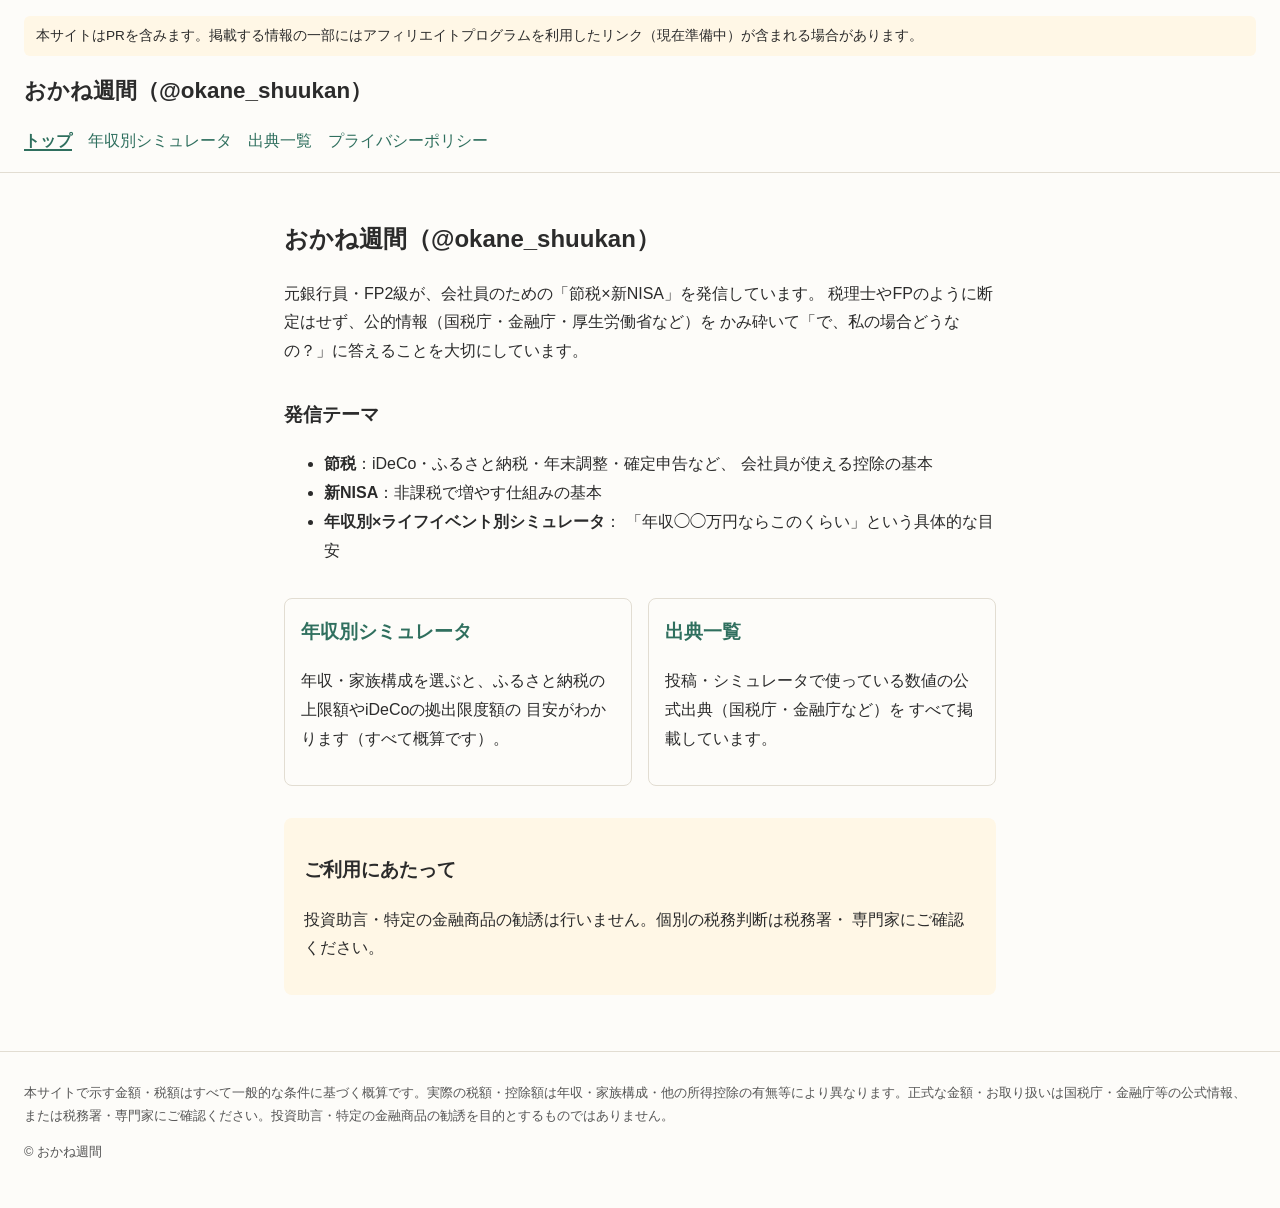
==== index.html @ e0138ebd "Initial commit: おかね週間 site" ====
<!DOCTYPE html>
<html lang="ja">
<head>
<meta charset="UTF-8">
<meta name="viewport" content="width=device-width, initial-scale=1.0">
<title>おかね週間 — 節税×新NISAのわかりやすい解説｜おかね週間</title>
<link rel="stylesheet" href="css/style.css">
</head>
<body>
<header class="site-header">
  <p class="pr-banner">本サイトはPRを含みます。掲載する情報の一部にはアフィリエイトプログラムを利用したリンク（現在準備中）が含まれる場合があります。</p>
  <h1><a href="index.html">おかね週間（@okane_shuukan）</a></h1>
  <nav>
    <ul>
      <li><a href="index.html" class="active">トップ</a></li>
      <li><a href="simulator.html">年収別シミュレータ</a></li>
      <li><a href="sources.html">出典一覧</a></li>
      <li><a href="privacy.html">プライバシーポリシー</a></li>
    </ul>
  </nav>
</header>
<main>
  <section class="hero">
    <h2>おかね週間（@okane_shuukan）</h2>
    <p>元銀行員・FP2級が、会社員のための「節税×新NISA」を発信しています。
    税理士やFPのように断定はせず、公的情報（国税庁・金融庁・厚生労働省など）を
    かみ砕いて「で、私の場合どうなの？」に答えることを大切にしています。</p>
  </section>

  <section class="features">
    <h3>発信テーマ</h3>
    <ul>
      <li><strong>節税</strong>：iDeCo・ふるさと納税・年末調整・確定申告など、
        会社員が使える控除の基本</li>
      <li><strong>新NISA</strong>：非課税で増やす仕組みの基本</li>
      <li><strong>年収別×ライフイベント別シミュレータ</strong>：
        「年収◯◯万円ならこのくらい」という具体的な目安</li>
    </ul>
  </section>

  <section class="cards">
    <a class="card" href="simulator.html">
      <h3>年収別シミュレータ</h3>
      <p>年収・家族構成を選ぶと、ふるさと納税の上限額やiDeCoの拠出限度額の
      目安がわかります（すべて概算です）。</p>
    </a>
    <a class="card" href="sources.html">
      <h3>出典一覧</h3>
      <p>投稿・シミュレータで使っている数値の公式出典（国税庁・金融庁など）を
      すべて掲載しています。</p>
    </a>
  </section>

  <section class="notice">
    <h3>ご利用にあたって</h3>
    <p>投資助言・特定の金融商品の勧誘は行いません。個別の税務判断は税務署・
    専門家にご確認ください。</p>
  </section>

</main>
<footer class="site-footer">
  <p class="disclaimer">本サイトで示す金額・税額はすべて一般的な条件に基づく概算です。実際の税額・控除額は年収・家族構成・他の所得控除の有無等により異なります。正式な金額・お取り扱いは国税庁・金融庁等の公式情報、または税務署・専門家にご確認ください。投資助言・特定の金融商品の勧誘を目的とするものではありません。</p>
  <p class="copyright">&copy; おかね週間</p>
</footer>
</body>
</html>
---- css/style.css ----
:root {
  --color-text: #2b2b2b;
  --color-bg: #fdfcf9;
  --color-accent: #2f6f5e;
  --color-border: #e2ddd2;
  --color-notice-bg: #fff7e6;
}

* {
  box-sizing: border-box;
}

body {
  margin: 0;
  font-family: "Hiragino Sans", "Yu Gothic", "Noto Sans JP", sans-serif;
  color: var(--color-text);
  background: var(--color-bg);
  line-height: 1.8;
}

a {
  color: var(--color-accent);
}

.site-header {
  border-bottom: 1px solid var(--color-border);
  padding: 0.5rem 1.5rem 1rem;
}

.pr-banner {
  background: var(--color-notice-bg);
  padding: 0.5rem 0.75rem;
  border-radius: 6px;
  font-size: 0.85rem;
  margin: 0.5rem 0;
}

.site-header h1 {
  font-size: 1.4rem;
}

.site-header h1 a {
  text-decoration: none;
  color: var(--color-text);
}

nav ul {
  list-style: none;
  display: flex;
  flex-wrap: wrap;
  gap: 1rem;
  padding: 0;
  margin: 0.5rem 0 0;
}

nav a {
  text-decoration: none;
}

nav a.active {
  font-weight: bold;
  border-bottom: 2px solid var(--color-accent);
}

main {
  max-width: 760px;
  margin: 0 auto;
  padding: 1.5rem;
}

.hero, .features, .cards, .notice, .sources, .simulator, .privacy {
  margin-bottom: 2rem;
}

.cards {
  display: flex;
  flex-wrap: wrap;
  gap: 1rem;
}

.card {
  display: block;
  flex: 1 1 260px;
  border: 1px solid var(--color-border);
  border-radius: 8px;
  padding: 1rem;
  text-decoration: none;
  color: var(--color-text);
}

.card h3 {
  margin-top: 0;
  color: var(--color-accent);
}

.notice {
  background: var(--color-notice-bg);
  border-radius: 8px;
  padding: 1rem 1.25rem;
}

table.sources-table {
  width: 100%;
  border-collapse: collapse;
}

.sources-table th, .sources-table td {
  border: 1px solid var(--color-border);
  padding: 0.5rem 0.75rem;
  text-align: left;
  font-size: 0.9rem;
  word-break: break-all;
}

form#sim-form {
  display: grid;
  gap: 0.5rem 1rem;
  grid-template-columns: max-content 1fr;
  align-items: center;
  max-width: 480px;
  margin: 1rem 0;
}

#sim-result {
  border: 1px solid var(--color-border);
  border-radius: 8px;
  padding: 1rem 1.25rem;
  margin-top: 1rem;
}

#sim-result dl {
  display: grid;
  grid-template-columns: max-content 1fr;
  gap: 0.25rem 1rem;
}

#sim-result dt {
  font-weight: bold;
}

.affiliate-pending {
  margin-top: 1.5rem;
}

.affiliate-list li {
  color: #777;
}

.affiliate-note {
  font-size: 0.85rem;
  color: #777;
}

.site-footer {
  border-top: 1px solid var(--color-border);
  padding: 1rem 1.5rem 2rem;
  font-size: 0.8rem;
  color: #555;
}
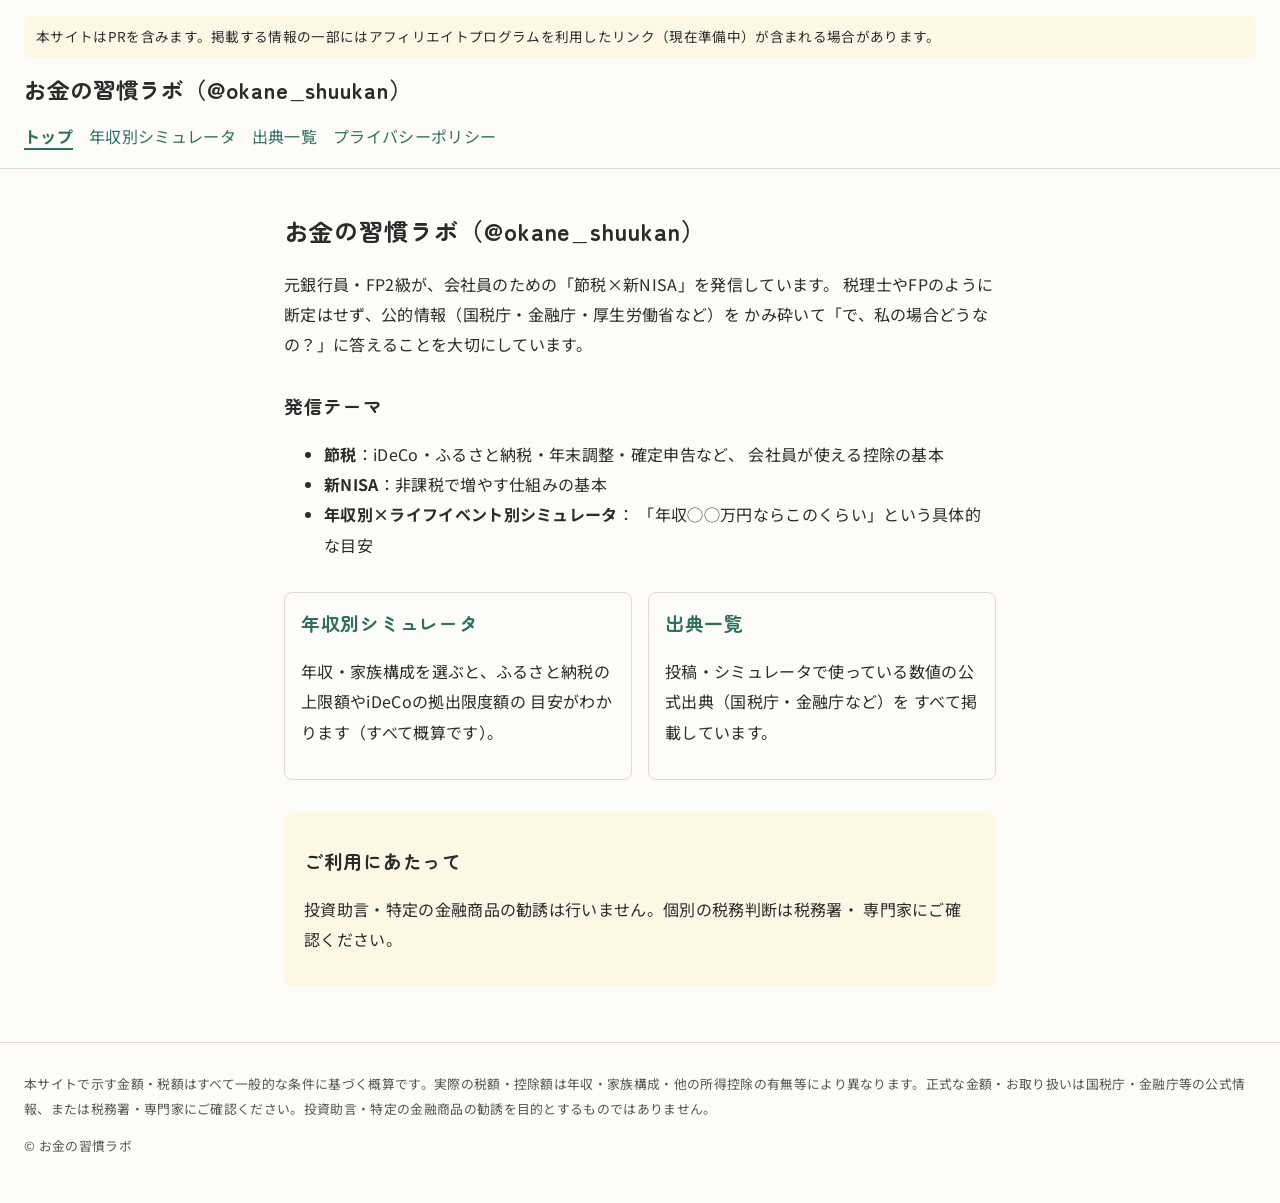
==== commit 66fdf623: "サイト名の誤変換を修正しGoogle Fontsを導入 「おかね週間」は誤変換のため正式ブランド名「お金の習慣ラボ」に修正。 本文はNoto Sans JP、見出し・サイト名はZen Maru Got" ====
--- a/index.html
+++ b/index.html
@@ -3,13 +3,13 @@
 <head>
 <meta charset="UTF-8">
 <meta name="viewport" content="width=device-width, initial-scale=1.0">
-<title>おかね週間 — 節税×新NISAのわかりやすい解説｜おかね週間</title>
+<title>お金の習慣ラボ — 節税×新NISAのわかりやすい解説｜お金の習慣ラボ</title>
 <link rel="stylesheet" href="css/style.css">
 </head>
 <body>
 <header class="site-header">
   <p class="pr-banner">本サイトはPRを含みます。掲載する情報の一部にはアフィリエイトプログラムを利用したリンク（現在準備中）が含まれる場合があります。</p>
-  <h1><a href="index.html">おかね週間（@okane_shuukan）</a></h1>
+  <h1><a href="index.html">お金の習慣ラボ（@okane_shuukan）</a></h1>
   <nav>
     <ul>
       <li><a href="index.html" class="active">トップ</a></li>
@@ -21,7 +21,7 @@
 </header>
 <main>
   <section class="hero">
-    <h2>おかね週間（@okane_shuukan）</h2>
+    <h2>お金の習慣ラボ（@okane_shuukan）</h2>
     <p>元銀行員・FP2級が、会社員のための「節税×新NISA」を発信しています。
     税理士やFPのように断定はせず、公的情報（国税庁・金融庁・厚生労働省など）を
     かみ砕いて「で、私の場合どうなの？」に答えることを大切にしています。</p>
@@ -60,7 +60,7 @@
 </main>
 <footer class="site-footer">
   <p class="disclaimer">本サイトで示す金額・税額はすべて一般的な条件に基づく概算です。実際の税額・控除額は年収・家族構成・他の所得控除の有無等により異なります。正式な金額・お取り扱いは国税庁・金融庁等の公式情報、または税務署・専門家にご確認ください。投資助言・特定の金融商品の勧誘を目的とするものではありません。</p>
-  <p class="copyright">&copy; おかね週間</p>
+  <p class="copyright">&copy; お金の習慣ラボ</p>
 </footer>
 </body>
 </html>
--- a/css/style.css
+++ b/css/style.css
@@ -1,9 +1,13 @@
+@import url('https://fonts.googleapis.com/css2?family=Noto+Sans+JP:wght@400;500;700&family=Zen+Maru+Gothic:wght@400;500;700&display=swap');
+
 :root {
   --color-text: #2b2b2b;
   --color-bg: #fdfcf9;
   --color-accent: #2f6f5e;
   --color-border: #e2ddd2;
   --color-notice-bg: #fff7e6;
+  --font-body: "Noto Sans JP", "Hiragino Sans", "Yu Gothic", sans-serif;
+  --font-heading: "Zen Maru Gothic", "Hiragino Maru Gothic ProN", "Yu Gothic", sans-serif;
 }
 
 * {
@@ -12,10 +16,17 @@
 
 body {
   margin: 0;
-  font-family: "Hiragino Sans", "Yu Gothic", "Noto Sans JP", sans-serif;
+  font-family: var(--font-body);
   color: var(--color-text);
   background: var(--color-bg);
-  line-height: 1.8;
+  line-height: 1.9;
+  letter-spacing: 0.02em;
+}
+
+h1, h2, h3 {
+  font-family: var(--font-heading);
+  letter-spacing: 0.04em;
+  line-height: 1.5;
 }
 
 a {
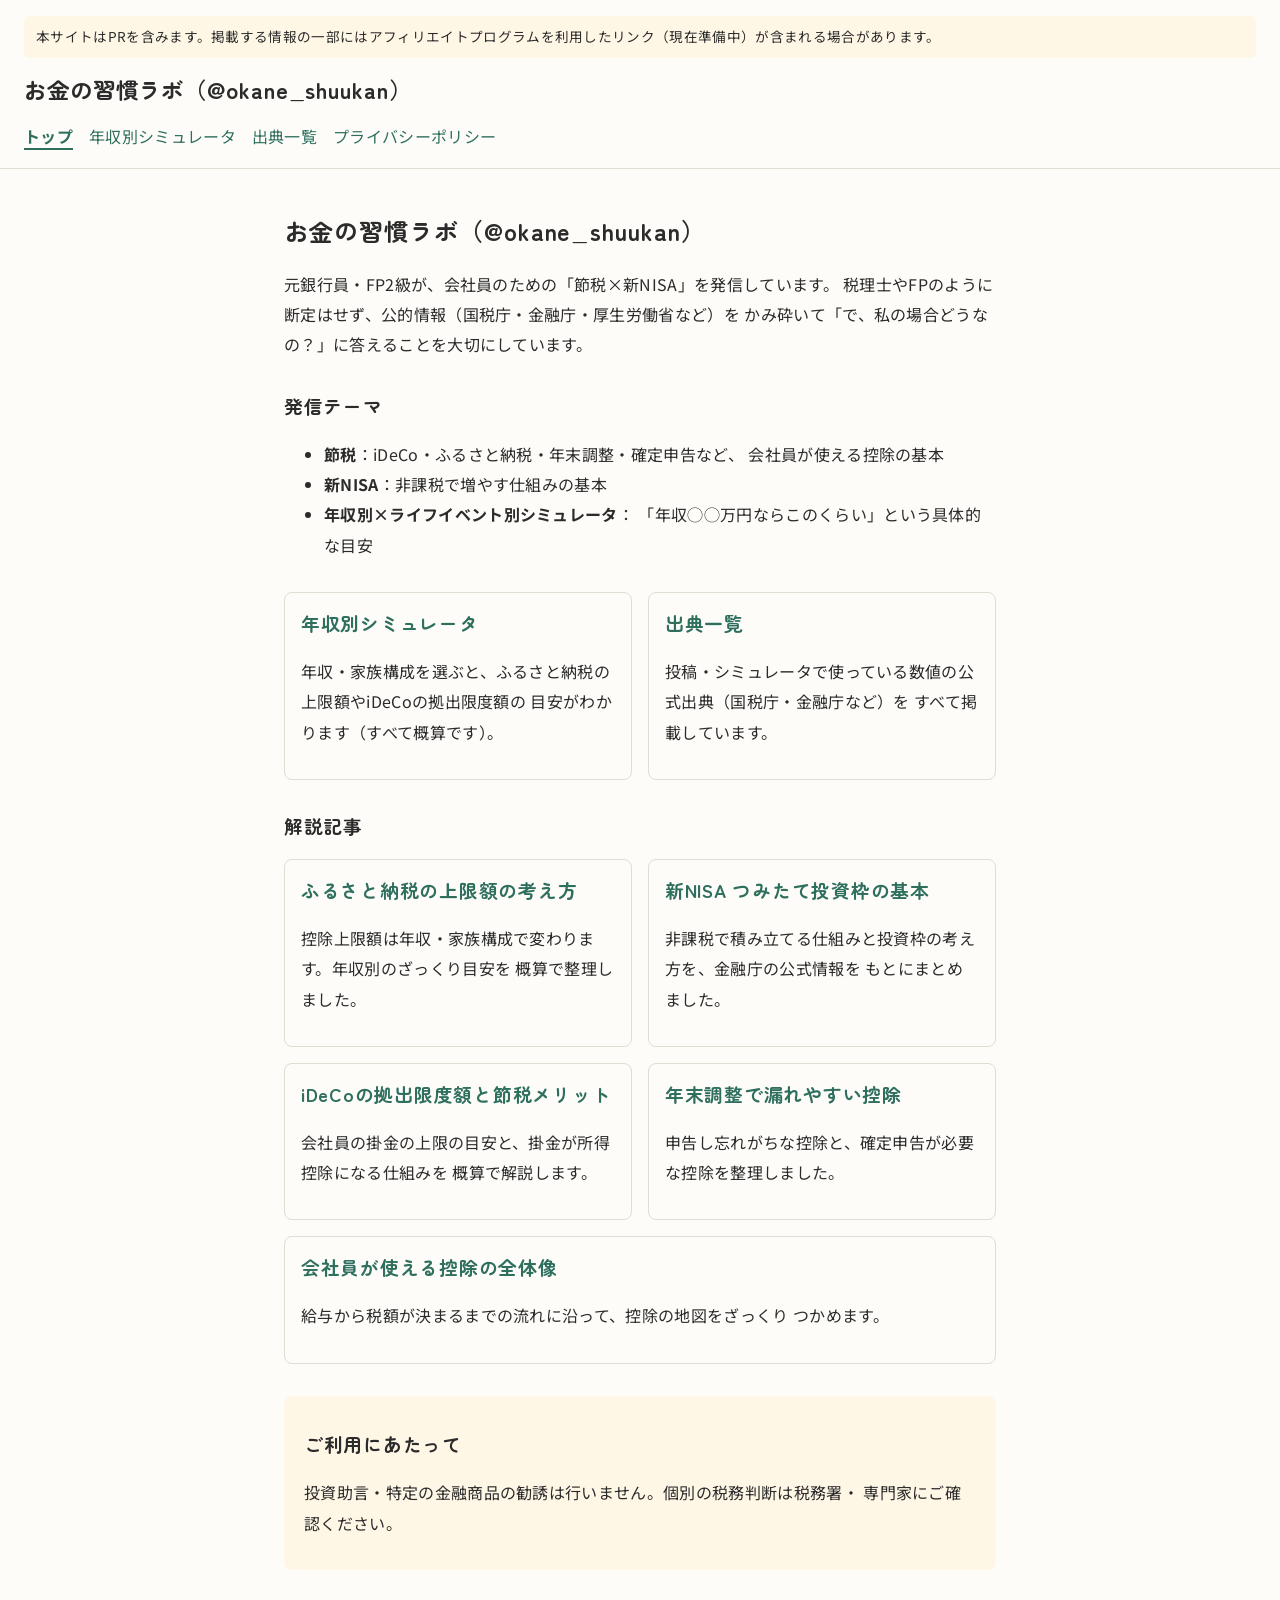
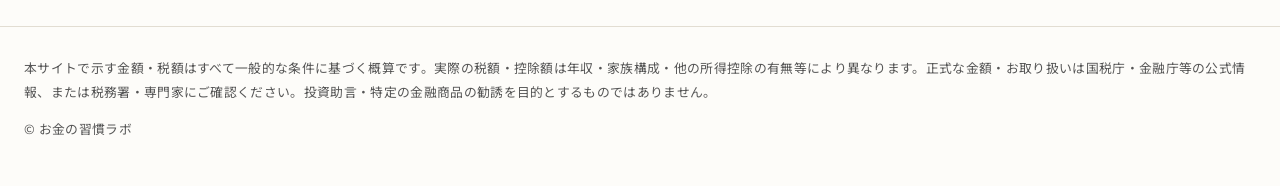
==== commit b7cf66c2: "Add 5 explanatory articles (tax/NISA/iDeCo) with official sources and disclaimers Co-Authored-By: Cl" ====
--- a/index.html
+++ b/index.html
@@ -51,6 +51,36 @@
     </a>
   </section>
 
+  <section class="articles">
+    <h3>解説記事</h3>
+    <div class="cards">
+      <a class="card" href="articles/furusato-nozei-limit.html">
+        <h3>ふるさと納税の上限額の考え方</h3>
+        <p>控除上限額は年収・家族構成で変わります。年収別のざっくり目安を
+        概算で整理しました。</p>
+      </a>
+      <a class="card" href="articles/nisa-tsumitate-basics.html">
+        <h3>新NISA つみたて投資枠の基本</h3>
+        <p>非課税で積み立てる仕組みと投資枠の考え方を、金融庁の公式情報を
+        もとにまとめました。</p>
+      </a>
+      <a class="card" href="articles/ideco-limit-tax.html">
+        <h3>iDeCoの拠出限度額と節税メリット</h3>
+        <p>会社員の掛金の上限の目安と、掛金が所得控除になる仕組みを
+        概算で解説します。</p>
+      </a>
+      <a class="card" href="articles/year-end-adjustment-deductions.html">
+        <h3>年末調整で漏れやすい控除</h3>
+        <p>申告し忘れがちな控除と、確定申告が必要な控除を整理しました。</p>
+      </a>
+      <a class="card" href="articles/control-taxes-overview.html">
+        <h3>会社員が使える控除の全体像</h3>
+        <p>給与から税額が決まるまでの流れに沿って、控除の地図をざっくり
+        つかめます。</p>
+      </a>
+    </div>
+  </section>
+
   <section class="notice">
     <h3>ご利用にあたって</h3>
     <p>投資助言・特定の金融商品の勧誘は行いません。個別の税務判断は税務署・
--- a/css/style.css
+++ b/css/style.css
@@ -79,8 +79,13 @@
   padding: 1.5rem;
 }
 
-.hero, .features, .cards, .notice, .sources, .simulator, .privacy {
+.hero, .features, .cards, .notice, .sources, .simulator, .privacy, .articles, .article {
   margin-bottom: 2rem;
+}
+
+.article h3 {
+  color: var(--color-accent);
+  margin-top: 2rem;
 }
 
 .cards {
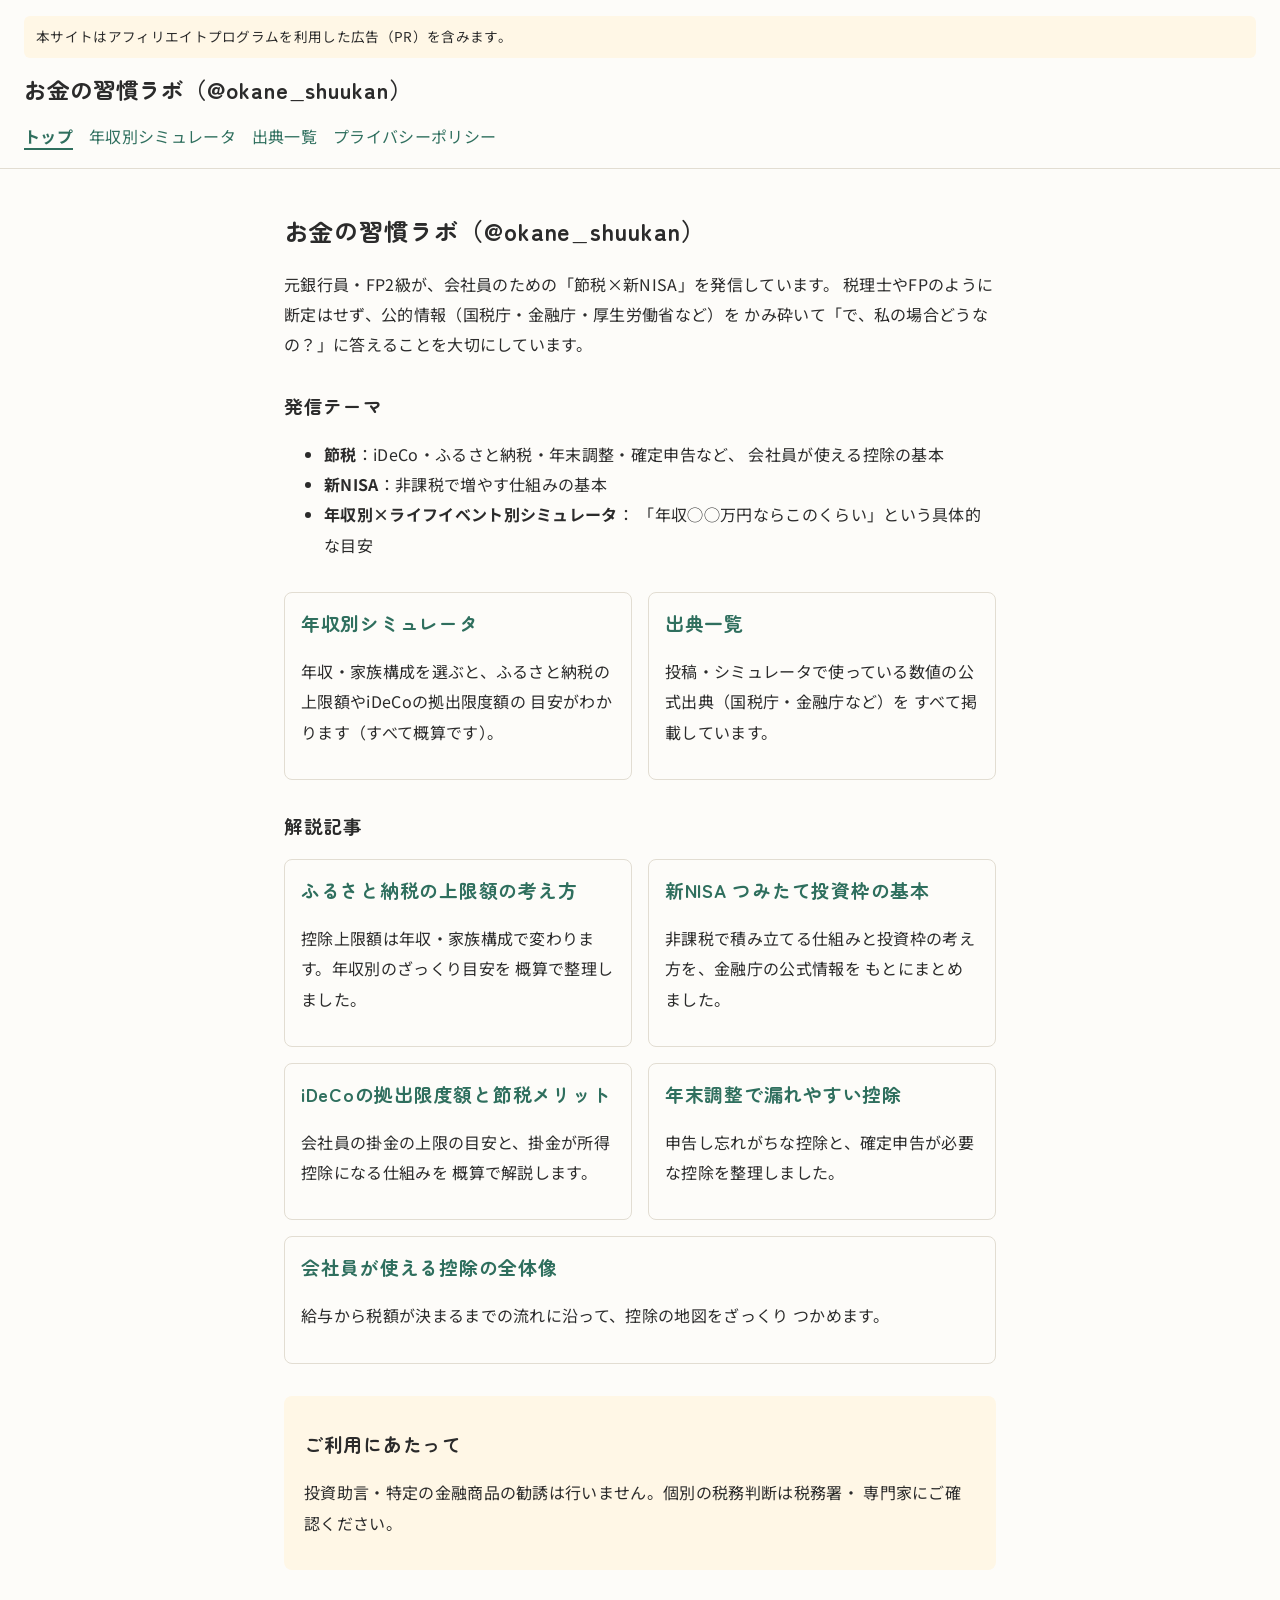
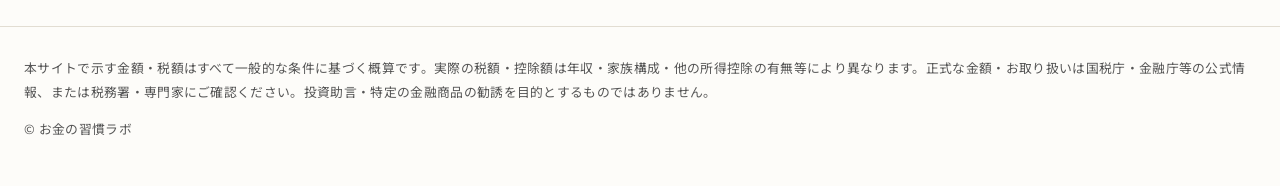
==== commit aaafe920: "fix(pr): PRバナーの文言を各ページの実態に合わせる 松井証券・マネックス証券の掲載開始後も、5ページ（トップ・出典一覧・広告リンクを 含まない解説記事3本）のPRバナーが「アフィリエイトプロ" ====
--- a/index.html
+++ b/index.html
@@ -8,7 +8,7 @@
 </head>
 <body>
 <header class="site-header">
-  <p class="pr-banner">本サイトはPRを含みます。掲載する情報の一部にはアフィリエイトプログラムを利用したリンク（現在準備中）が含まれる場合があります。</p>
+  <p class="pr-banner">本サイトはアフィリエイトプログラムを利用した広告（PR）を含みます。</p>
   <h1><a href="index.html">お金の習慣ラボ（@okane_shuukan）</a></h1>
   <nav>
     <ul>
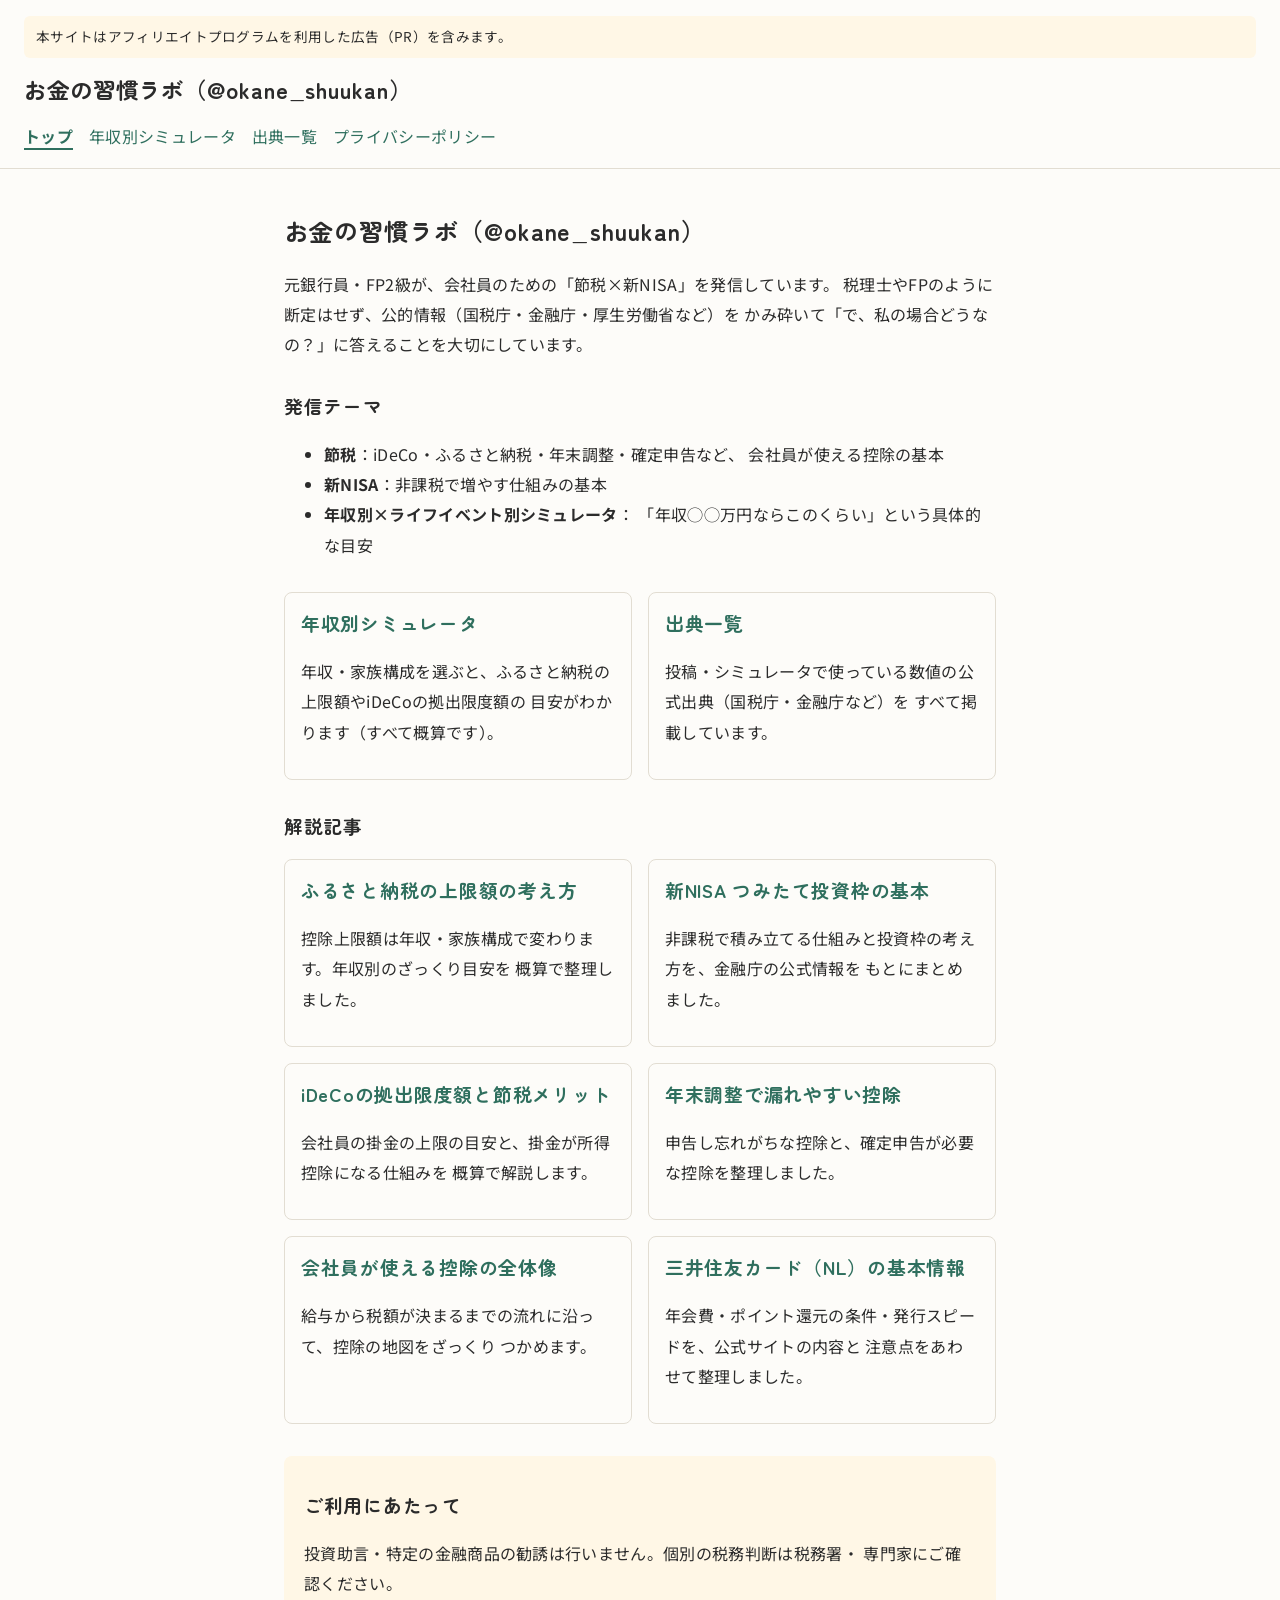
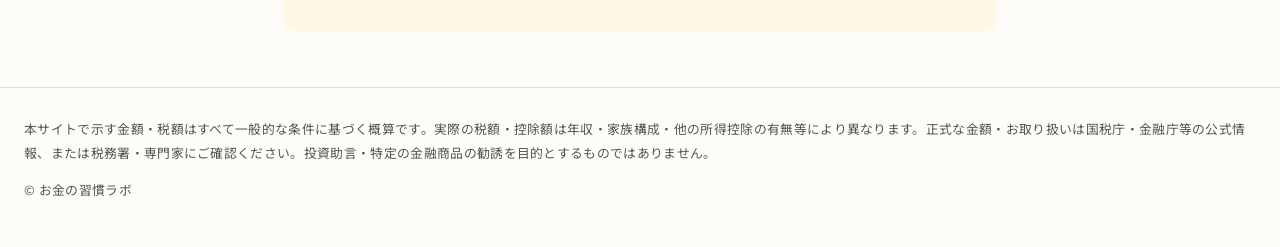
==== commit eeedcef8: "feat(article): 三井住友カード（NL）の記事審査提出用ページを追加 A8の三井住友カード（NL）は記事審査制で、掲載予定ページを先に公開して URLを提出し、承認後にリンクコードが発行さ" ====
--- a/index.html
+++ b/index.html
@@ -78,6 +78,11 @@
         <p>給与から税額が決まるまでの流れに沿って、控除の地図をざっくり
         つかめます。</p>
       </a>
+      <a class="card" href="articles/smbc-nl-card.html">
+        <h3>三井住友カード（NL）の基本情報</h3>
+        <p>年会費・ポイント還元の条件・発行スピードを、公式サイトの内容と
+        注意点をあわせて整理しました。</p>
+      </a>
     </div>
   </section>
 
@@ -92,5 +97,6 @@
   <p class="disclaimer">本サイトで示す金額・税額はすべて一般的な条件に基づく概算です。実際の税額・控除額は年収・家族構成・他の所得控除の有無等により異なります。正式な金額・お取り扱いは国税庁・金融庁等の公式情報、または税務署・専門家にご確認ください。投資助言・特定の金融商品の勧誘を目的とするものではありません。</p>
   <p class="copyright">&copy; お金の習慣ラボ</p>
 </footer>
+<script data-goatcounter="https://okane-shuukan.goatcounter.com/count" async src="//gc.zgo.at/count.js"></script>
 </body>
 </html>
--- a/css/style.css
+++ b/css/style.css
@@ -167,6 +167,56 @@
   color: #777;
 }
 
+/* --------------------------------------------------------------------------
+   制度数値の基準日と改正予告
+   金融ジャンルのため装飾は最小限。新しい色は増やさず :root のトークンのみ使う。
+   -------------------------------------------------------------------------- */
+.as-of {
+  font-size: 0.8rem;
+  color: #666;
+  margin-top: 0.4rem;
+}
+
+.amendment {
+  border: 1px solid var(--color-border);
+  border-left: 4px solid var(--color-accent);
+  border-radius: 4px;
+  padding: 0.75rem 1rem;
+  margin: 1.5rem 0;
+  font-size: 0.92rem;
+}
+
+.amendment h4 {
+  font-family: var(--font-heading);
+  font-size: 1rem;
+  margin: 0 0 0.5rem;
+}
+
+.amendment p:last-child,
+.amendment ul:last-child {
+  margin-bottom: 0;
+}
+
+.amendment ul {
+  padding-left: 1.2em;
+}
+
+/* --------------------------------------------------------------------------
+   広告主が文言を指定している注釈
+   広告主のガイドラインで「訴求文言付近に配置」「文言変更不可」とされた注釈を
+   置く場所。読み飛ばされない程度に小さく、本文とは区別できる濃さにする。
+   -------------------------------------------------------------------------- */
+.legal-notes {
+  font-size: 0.8rem;
+  color: #666;
+  padding-left: 1.2em;
+  margin: 0.8rem 0 0;
+}
+
+.legal-notes li {
+  margin-bottom: 0.3rem;
+}
+
 .site-footer {
   border-top: 1px solid var(--color-border);
   padding: 1rem 1.5rem 2rem;
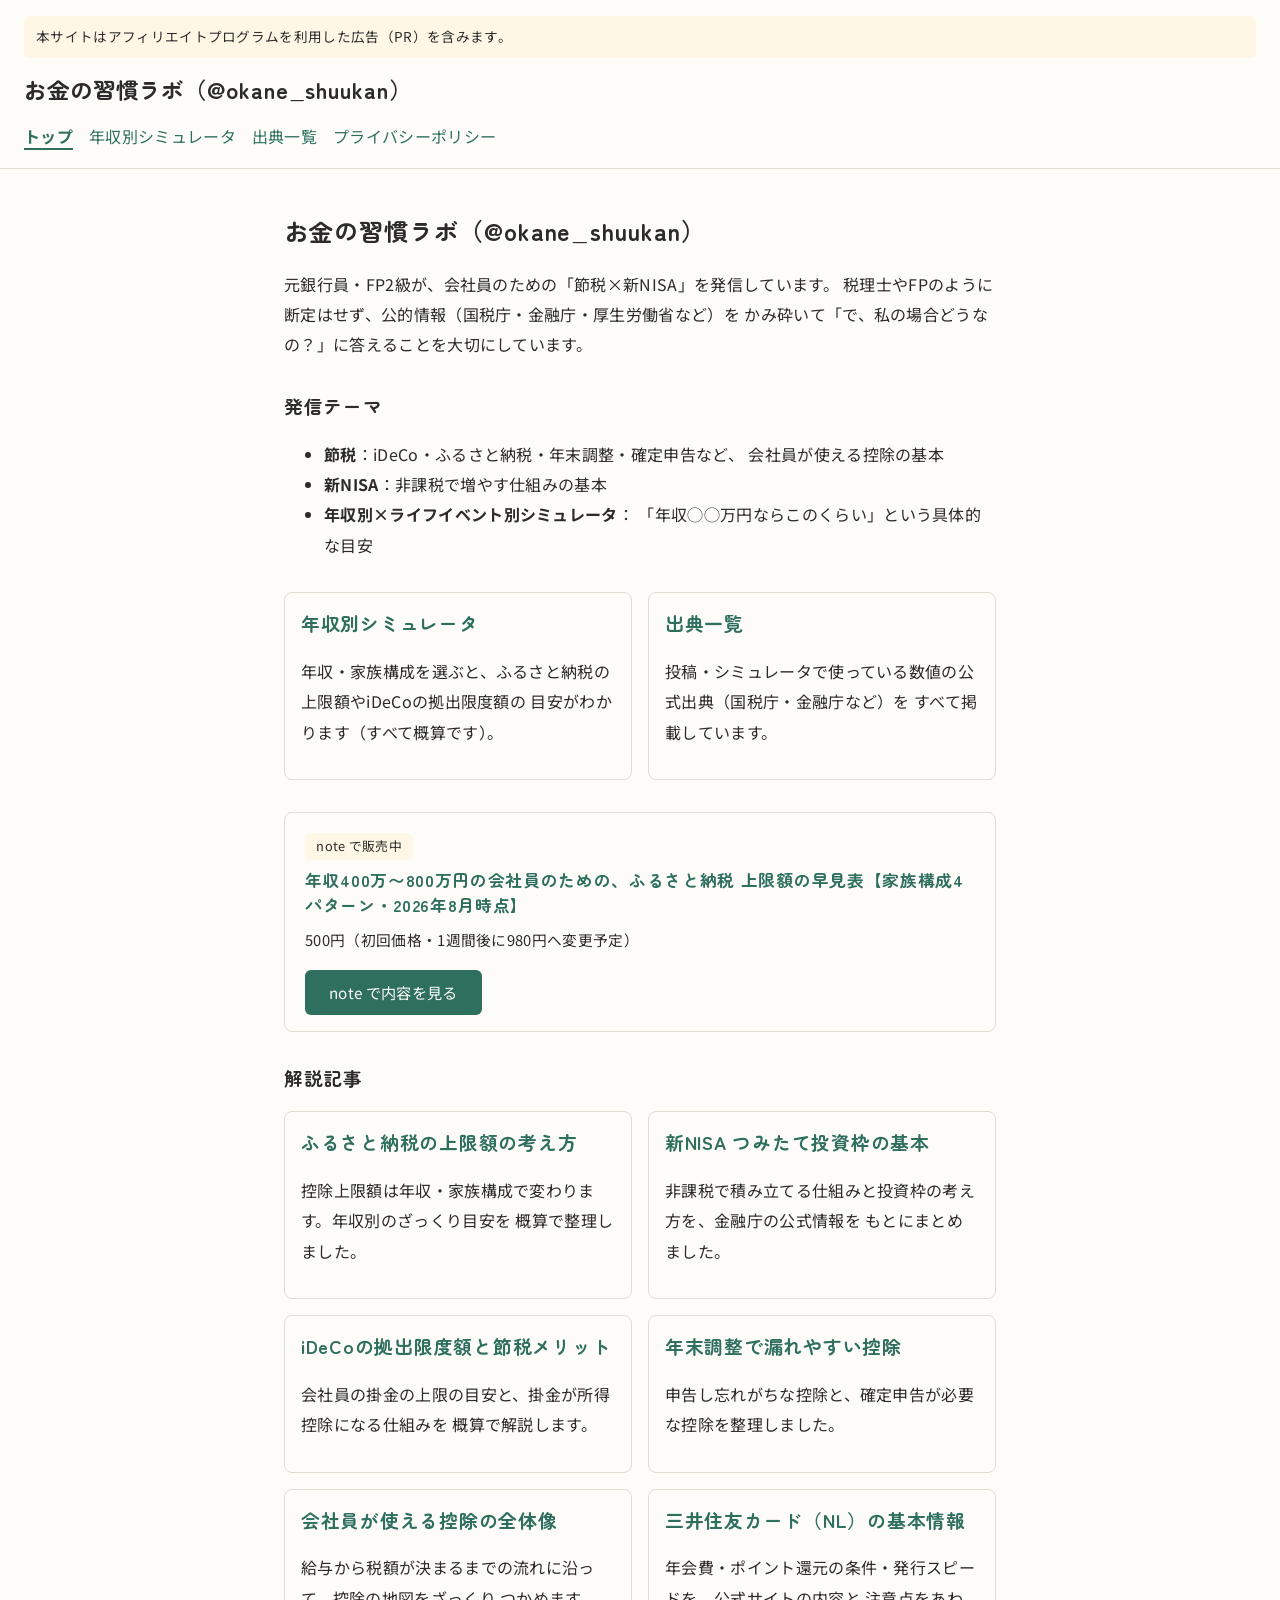
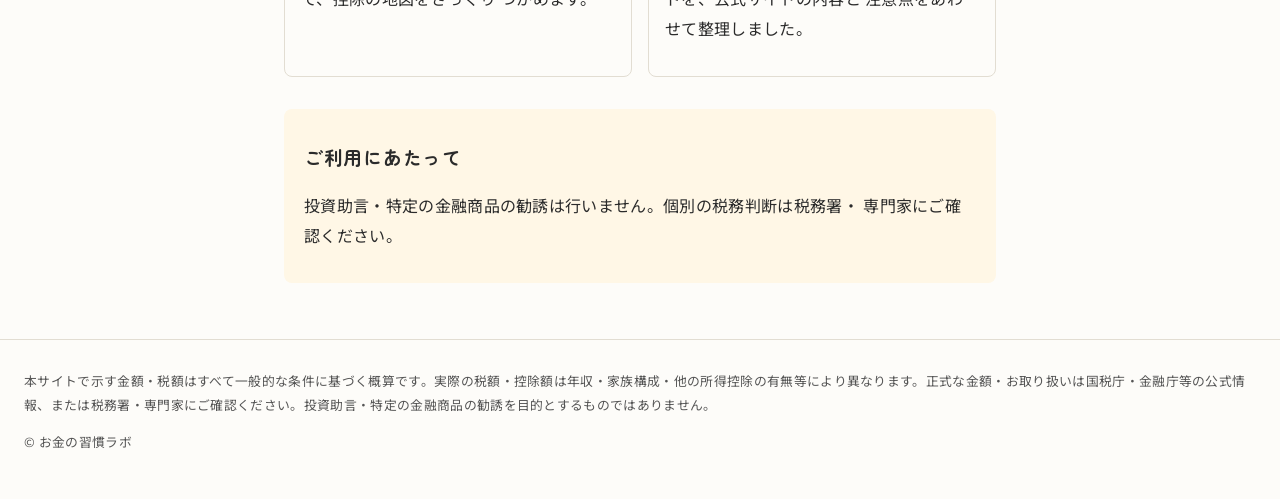
==== commit 5129ba93: "feat(index): トップページに note 販売バナーを追加 有料note（ふるさと納税 上限額の早見表）への導線をトップページに置く。 解説記事カードの直前に1セクションだけ追加し、読者が記" ====
--- a/index.html
+++ b/index.html
@@ -51,6 +51,18 @@
     </a>
   </section>
 
+  <!-- note 販売バナー。自分で書いた有料noteへの導線であり、広告主から成果報酬を
+       受け取るアフィリエイトリンクではない。そのため rel="sponsored" は付けず、
+       ヘッダーのPRバナー・各アフィリリンクの「（PR）」表記の対象にもしない。
+       価格は初回価格なので、改定予定であることを併記して誤認を避ける。
+       （値上げ後は .note-promo-price の文言を実際の価格に更新すること） -->
+  <section class="note-promo">
+    <p class="note-promo-label">note で販売中</p>
+    <h3>年収400万〜800万円の会社員のための、ふるさと納税 上限額の早見表【家族構成4パターン・2026年8月時点】</h3>
+    <p class="note-promo-price">500円（初回価格・1週間後に980円へ変更予定）</p>
+    <p class="note-promo-action"><a class="note-promo-button" href="https://note.com/finance_note_jp/n/n4183e212c810" target="_blank" rel="noopener">note で内容を見る</a></p>
+  </section>
+
   <section class="articles">
     <h3>解説記事</h3>
     <div class="cards">
--- a/css/style.css
+++ b/css/style.css
@@ -79,7 +79,7 @@
   padding: 1.5rem;
 }
 
-.hero, .features, .cards, .notice, .sources, .simulator, .privacy, .articles, .article {
+.hero, .features, .cards, .notice, .sources, .simulator, .privacy, .articles, .article, .note-promo {
   margin-bottom: 2rem;
 }
 
@@ -199,6 +199,50 @@
 
 .amendment ul {
   padding-left: 1.2em;
+}
+
+/* --------------------------------------------------------------------------
+   口座開設の流れ（手順）
+   アフィリエイトリンクの直前に置く手続きの説明。訴求ではなく事実の説明なので
+   目立たせず、本文と区別がつく程度の枠にとどめる。新しい色は増やさず
+   :root のトークンのみ使う。
+   -------------------------------------------------------------------------- */
+.account-steps {
+  border: 1px solid var(--color-border);
+  border-radius: 4px;
+  padding: 0.75rem 1rem;
+  margin: 1.5rem 0;
+  font-size: 0.92rem;
+}
+
+.account-steps h4 {
+  font-family: var(--font-heading);
+  font-size: 1rem;
+  margin: 0 0 0.5rem;
+}
+
+/* 1ブロックに複数の手順（iDeCo・NISA）を並べる simulator.html 用 */
+.account-steps ol + h4,
+.account-steps p + h4 {
+  margin-top: 1.5rem;
+}
+
+.account-steps ol {
+  padding-left: 1.4em;
+  margin: 0.5rem 0;
+}
+
+.account-steps li {
+  margin-bottom: 0.4rem;
+}
+
+.account-steps .steps-caution {
+  margin: 0.8rem 0 0;
+}
+
+.account-steps p:last-child,
+.account-steps ol:last-child {
+  margin-bottom: 0;
 }
 
 /* --------------------------------------------------------------------------
@@ -217,6 +261,54 @@
   margin-bottom: 0.3rem;
 }
 
+/* --------------------------------------------------------------------------
+   note 販売バナー
+   自分の有料noteへの導線。金融ジャンルなので煽らず、枠・角丸は .card と同じ値に
+   そろえて記事カードの並びから浮かないようにする。ラベルだけ注記色で区別する。
+   新しい色は増やさず :root のトークンのみ使う。
+   -------------------------------------------------------------------------- */
+.note-promo {
+  border: 1px solid var(--color-border);
+  border-radius: 8px;
+  padding: 1rem 1.25rem;
+}
+
+.note-promo-label {
+  display: inline-block;
+  background: var(--color-notice-bg);
+  border-radius: 6px;
+  padding: 0.1rem 0.7rem;
+  margin: 0;
+  font-size: 0.8rem;
+}
+
+.note-promo h3 {
+  font-size: 1.05rem;
+  color: var(--color-accent);
+  margin: 0.5rem 0;
+}
+
+.note-promo-price {
+  font-size: 0.92rem;
+  margin: 0;
+}
+
+.note-promo-action {
+  margin: 1rem 0 0;
+}
+
+/* 唯一の塗りボタン。多用すると記事側の中立な見せ方と食い違うので、
+   汎用の .button は作らずこのバナー専用にとどめる。 */
+.note-promo-button {
+  display: inline-block;
+  background: var(--color-accent);
+  color: var(--color-bg);
+  border-radius: 6px;
+  padding: 0.5rem 1.5rem;
+  text-decoration: none;
+  font-size: 0.95rem;
+}
+
 .site-footer {
   border-top: 1px solid var(--color-border);
   padding: 1rem 1.5rem 2rem;
